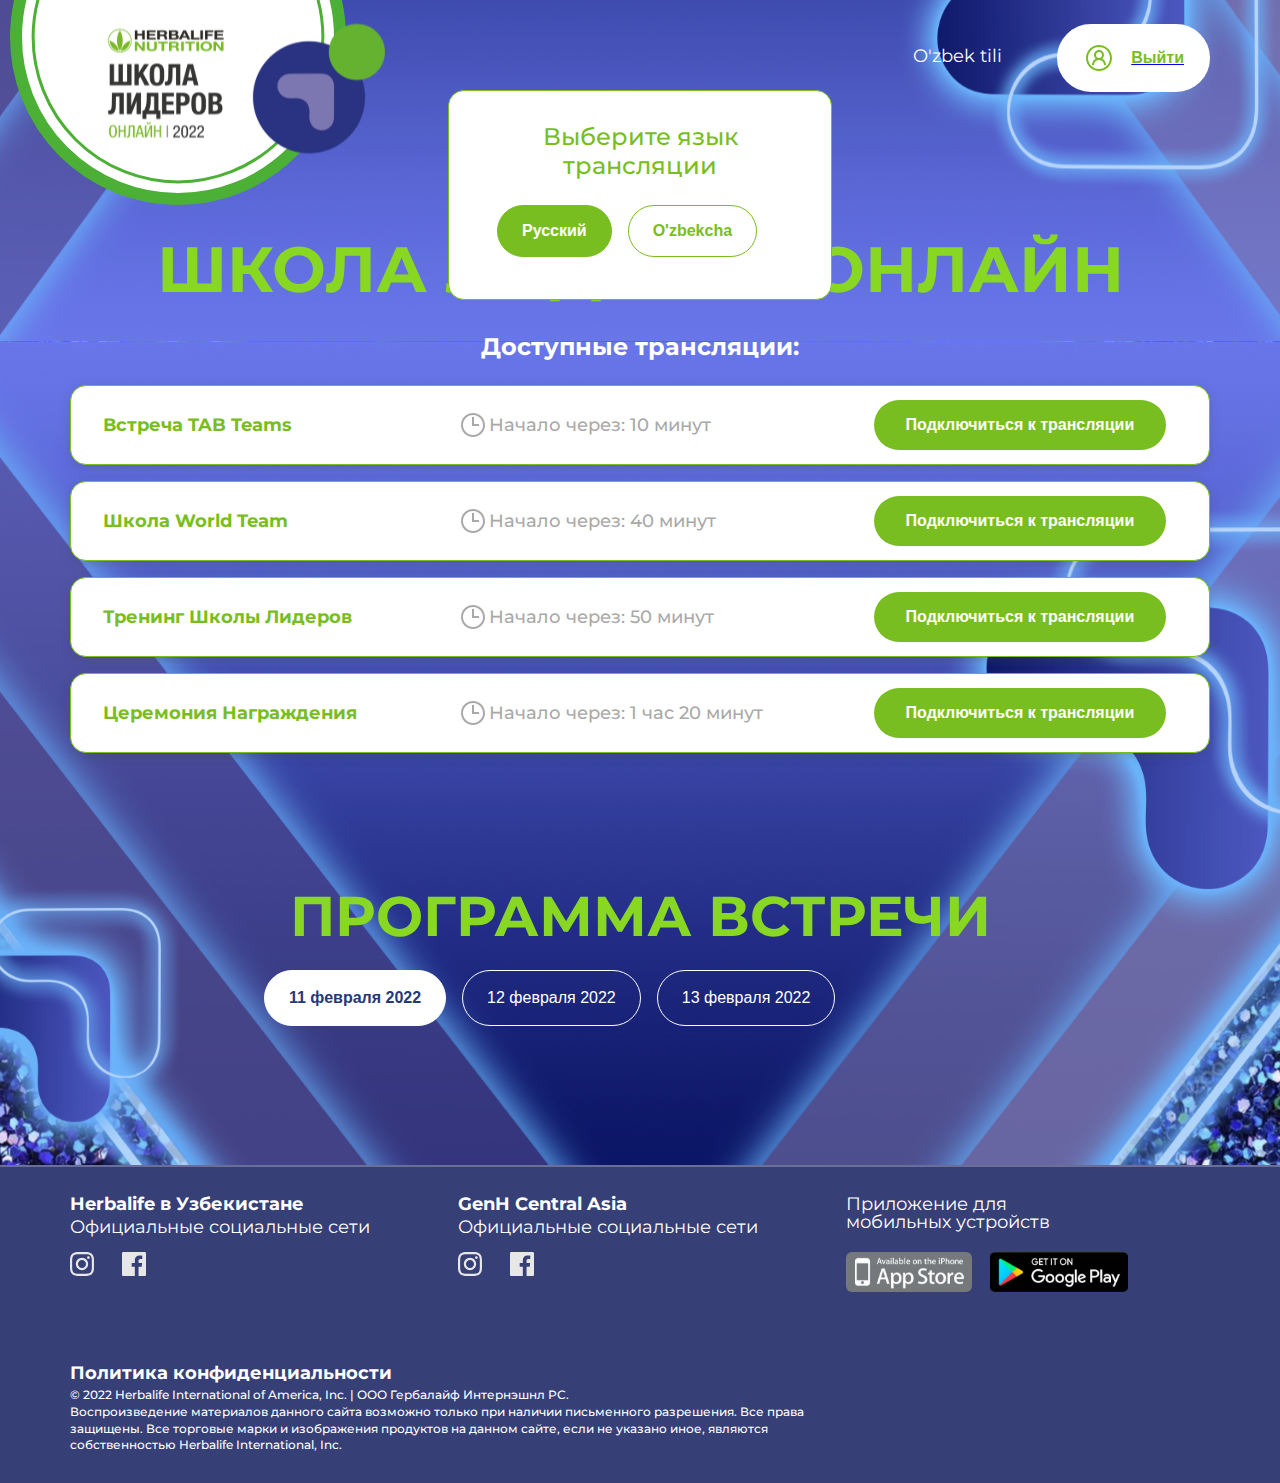
==== broadcast.html @ fb8a7185 "fix: js added" ====
<!doctype html>
<html lang="en">
<head>
    <meta charset="UTF-8">
    <meta name="viewport"
          content="width=device-width, user-scalable=no, initial-scale=1.0, maximum-scale=1.0, minimum-scale=1.0">
    <meta http-equiv="X-UA-Compatible" content="ie=edge">
    <title>Herbalife</title>
    <link rel="preconnect" href="https://fonts.googleapis.com">
		<link rel="preconnect" href="https://fonts.gstatic.com" crossorigin>
		<link href="https://fonts.googleapis.com/css2?family=Montserrat:wght@400;700&display=swap" rel="stylesheet">
		<link rel="stylesheet" href="src/css/bootstrap/bootstrap-grid.min.css">
    <link rel="stylesheet" href="src/css/style.css">
		<link rel="stylesheet" href="src/css/responsive.css">
		<link rel="icon" type="image/svg+xml" href="src/images/favicon64.svg" sizes="64x64">
		<link rel="icon" type="image/svg+xml" href="src/images/favicon32.svg" sizes="32x32">
		<link rel="icon" type="image/svg+xml" href="src/images/favicon16.svg" sizes="16x16">
</head>
<body>


<div class="main-page">
    <section class="header">
        <div class="container">
            <div class="row">
							<div class="col-12">
								<div class="header-wrap broadcast">
									<img class="logo" src="src/images/leaders_school_logo.svg" alt="logo">
									<div class="lang broadcast">
										<a href="#" class="h5">O'zbek tili</a>
									</div>
									<div class="header-button-box">
										<a href="index.html"><button class="button header-button h5"><img class="account" src="src/images/logout.svg" alt="account">Выйти</button></a>
									</div>
								</div>
							</div>
						</div>
          </div>
       </section>

    <section class="entry-part">
			<div class="container">
				<div class="row">
					<div class="offset-1 col-10 offset-sm-0 col-sm-12">
						<div class="advert broadcast">
							<h2 class="h2">ШКОЛА ЛИДЕРОВ ОНЛАЙН</h2>
							<h4 class="h4">Доступные трансляции:</h4>
						</div>

						<div class="open-broadcasts">
							<div class="broadcast-name">
								<h5 class="h5">Встреча TAB Teams</h5>
							</div>
							<div class="broadcast-time">
								<img src="src/images/clock.svg" alt="clock">
								<h5 class="h5">Начало через: 10 минут</h5>
							</div>
							<div class="broadcast-connect">
								<a href="live.html"><button class="button">Подключиться к трансляции</button></a>
							</div>
						</div>

						<div class="open-broadcasts">
							<div class="broadcast-name">
								<h5 class="h5">Школа World Team</h5>
							</div>
							<div class="broadcast-time">
								<img src="src/images/clock.svg" alt="clock">
								<h5 class="h5">Начало через: 40 минут</h5>
							</div>
							<div class="broadcast-connect">
								<a href="live.html"><button class="button">Подключиться к трансляции</button></a>
							</div>
						</div>

						<div class="open-broadcasts">
							<div class="broadcast-name">
								<h5 class="h5">Тренинг Школы Лидеров</h5>
							</div>
							<div class="broadcast-time">
								<img src="src/images/clock.svg" alt="clock">
								<h5 class="h5">Начало через: 50 минут</h5>
							</div>
							<div class="broadcast-connect">
								<a href="live.html"><button class="button">Подключиться к трансляции</button></a>
							</div>
						</div>

						<div class="open-broadcasts">
							<div class="broadcast-name">
								<h5 class="h5">Церемония Награждения</h5>
							</div>
							<div class="broadcast-time">
								<img src="src/images/clock.svg" alt="clock">
								<h5 class="h5">Начало через: 1 час 20 минут</h5>
							</div>
							<div class="broadcast-connect">
								<a href="live.html"><button class="button">Подключиться к трансляции</button></a>
							</div>
						</div>
					</div>
				</div>
			</div>

    </section>

    <section class="program broadcast">
			<div class="container">
				<div class="row">
					<div class="offset-1 col-10 offset-md-2 col-md-8">
						<h2 class="h2 header-green meeting-program">ПРОГРАММА ВСТРЕЧИ</h2>
						<div class="buttons">
							<button class="button button-date active">11 февраля 2022</button>
							<button class="button button-date">12 февраля 2022</button>
							<button class="button button-date">13 февраля 2022</button>
						</div>
						<table class="table-schedule">
							<tr>
								<td class="time h5">09:45<div class="time-point row-one"></div></td>
								<td class="event-first h5">Открытие трансляции</td>
								<td class="spokesman h5">Максим Никитин</td>
							</tr>
							<tr>
								<td class="time h5">11:00-13:00<div class="time-point row-two"></div></td>
								<td class="event h5">Встреча TAB Team</td>
								<td class="spokesman h5">Сара Паркер</td>
							</tr>
							<tr>
								<td class="time h5">13:00-14:00<div class="time-point row-three"></div></td>
								<td class="event h5">Перерыв</td>
								<td class="spokesman h5">–</td>
							</tr>
							<tr>
								<td class="time h5">13:30<div class="time-point row-four"></div></td>
								<td class="event h5">Открытие трансляции</td>
								<td class="spokesman h5">Стивен Джонсон</td>
							</tr>
							<tr>
								<td class="time h5">14:00-16:30<div class="time-point row-five"></div></td>
								<td class="event h5">Школа World Team</td>
								<td class="spokesman h5">Эмили Уайт</td>
							</tr>
						</table>


						</div>
					</div>
				</div>


    </section>

   
    <section class="footer">
			<div class="footer-box">
				<div class="container">
					<div class="row">
							<div class="col-4">
								<h5 class="h5">Herbalife в Узбекистане</h5>
								<p class="soc">Официальные социальные сети</p>
								<a href="#"><img class="instagram" src="src/images/inst.svg" alt="instagram"></a>
								<a href="#"><img class="facebook" src="src/images/fb.svg" alt="facebook"></a>
							</div>
							<div class="col-4">
								<h5 class="h5">GenH Central Asia</h5>
								<p class="soc">Официальные социальные сети</p>
								<a href="#"><img class="instagram" src="src/images/inst.svg" alt="instagram"></a>
								<a href="#"><img class="facebook" src="src/images/fb.svg" alt="facebook"></a>
							</div>
							<div class="col-4">
								<p class="mob-app">Приложение для <span class="next-row">мобильных устройств</span></p>
								<a href="#"><img class="appstore" src="src/images/appstore.svg" alt="appstore"></a>
								<a href="#"><img class="gplay" src="src/images/gplay.svg" alt="google play"></a>
							</div>
							<div class="col-8">
								<div class="privacy">
									<h5 class="h5">Политика конфиденциальности</h5>
									<p class="privacy-text">© 2022 Herbalife International of America, Inc. | ООО Гербалайф Интернэшнл РС.
										<span class="next-row">  Воспроизведение материалов данного сайта возможно только при наличии письменного разрешения. Все права</span> <span class="next-row"> защищены. 
										Все торговые марки и изображения продуктов на данном сайте, если не указано иное,
										являются</span> собственностью Herbalife International, Inc.</p>	
								</div>
							</div>
						</div>
					</div>
			</div>

    </section>



</div>

<div class="modalka">
	<div class="modalka-box">
		<h4 class="h4">Вы квалифицированы <span class="next-row">на школу лидеров!</span></h4>
		<button class="button">Закрыть</button>
	</div>
</div>

<div id="lang-choice" class="lang-choice" >
	<div class="lang-box">
		<h4 class="h4">Выберите язык трансляции</h4>
		<div class="lang-buttons">
			<button class="button button-lang active">Русский</button>
			<button class="button button-lang">O'zbekcha</button>
		</div>
	</div>
</div>


<div id="preloader">
	<img src="src/images/herbalife.svg" alt="herbalife">
</div>


<script src="src/js/jquery.min.js"></script> 
<script src="src/js/scripts.js"></script> 

</body>
</html>
---- src/css/style.css ----
:root {
	font-size: 18px;
	--video-width: 1320px;
	--lang-width: 384px;
}

* {
	margin: 0;
	padding: 0;
}

#preloader {
	display: flex;
	justify-content: center;
	align-items: center;
	position: fixed;
	top: 0;
	bottom: 0;
	left: 0;
	right: 0;
	background-color: #F7F7F7;
	z-index: 100;
}

#preloader img{
	transform: scale(0.4);
}


body {
	/* background-color: cadetblue; */
	font-family: 'Montserrat', sans-serif;
	font-weight: normal;
	background-image: url("../images/background.svg");
	background-size: 100%;
	background-repeat: repeat-y;
}


.h2 {
	font-size: 4rem;
	color: #FFFFFF
}

.h3 {
	font-size: 3rem;
	color: #87D723;
}

.h4 {
	font-size: 1.5rem;
	color: #87D723;
}

.h5 {
	font-size: 1.125rem;
}

.header-green {
	color: #87D723;
	text-align: center;
	font-weight: normal;
}

/* Modalka */

.modalka {
	margin-bottom: 20px;
	display: none;
}
.modalka-box {
	width: 384px;
	height: 210px;
	padding: 32px;
	box-sizing: border-box;
	background-color: #FFFFFF;
	border: 1px solid #78BE20;
	border-radius: 16px;
	
}

.modalka-box .h4, .modalka-box .next-row {
	font-weight: 500;
	line-height: 1.2;
	text-align: center;
	color: #78BE20;
}
 
.modalka-box .button {
	padding: 24px 130px;
	width: 320px;
	height: 64px;
	box-sizing: border-box;
	color: #A9A9A9;
	background-color: rgba(255, 255, 255, 0);
	border: 1px solid #A9A9A9;
	margin-top: 24px;
}

/* Language choice */
#lang-choice{
	display: block;
	position: fixed;
	top: 10%;
	width: var(--lang-width);
  left: calc(50% - var(--lang-width)/2);
	z-index: 5;
	
}

#lang-choice.active{
	display: block;
	opacity: 1;
}



.lang-box {
	height: 210px;
	padding: 32px;
	box-sizing: border-box;
	background-color: #FFFFFF;
	border: 1px solid #78BE20;
	border-radius: 16px;
	
}

.lang-box .h4, .lang-box .next-row {
	font-weight: 500;
	line-height: 1.2;
	text-align: center;
	color: #78BE20;
}

.lang-buttons {
	display: flex;
	width: 287px;
} 

.lang-box .button {
	margin-left: 16px;
	padding: 16px 24px;
	box-sizing: border-box;
	color: #78BE20;
	background-color: rgba(255, 255, 255, 1);
	border: 1px solid #78BE20;
	margin-top: 24px;
}

.lang-box .button.active {
	background-color: #78BE20;
	color: #FFFFFF;
}


/* Header */

.header {
  display: flex;
}

.header .logo {
	position: absolute;
	top: -131px;
  left: -60px;
}

.header .lang {
	box-sizing: border-box;
	text-align: right;
	padding-top: 33px;
	text-decoration: none;
	
}

.header-wrap {
	display: flex;
	justify-content: flex-end;
	position: relative;
	width: 100%;
	height: 285px;
}


.header .lang a:focus, .header .lang a:link, 
.header .lang a:visited, .header .lang a:active  {
	color: #FFFFFF;
	outline: none;
	text-decoration: none;
}

.header .lang a:hover {
	text-decoration: underline;
}

/* Entry part */


.next-row {
	display: block;
	color: #FFFFFF;
}

.location {
	display: flex;
}

.entry-box {
	background-color: #FFFFFF;
	width: 100%;
	height: 305px;
	padding: 45px 40px 32px 40px;
	border: 1px solid #78BE20;
	border-radius: 16px;
	box-sizing: border-box;
	box-shadow: 0px 3px 10px rgba(77, 77, 77, 0.25);
}



#id-line {
	background: #EEEEEE;
	opacity: 0.8;
	width: 100%;
	padding: 11px 53px 11px 32px;
	border: none;
	border-radius: 40px;
	box-sizing: border-box;
}

#id-line:focus {
	outline: none;	
}

.id-line {
	display: flex;
	flex-direction: column;
	justify-content: center;
}

.viewers-box {
	display: flex;
	align-items: center;
	justify-content: center;
	margin-top: 16px;
	height: 40px;
	width: 100%;
	text-align: center;
	margin-bottom: 32px;
}

.entry-box .button {
	width: 100%;
}

.viewers {
	width: 64px;
	margin-left: 8px;
	border: 1px solid #E0E0E0;
	box-sizing: border-box;
	border-radius: 6px;
	min-height: 40px;
	text-align: center;
}

.button {
	padding: 24px 130px;
	color: #FFFFFF;
	background: #78BE20;
	border-radius: 40px;
	font-weight: 700;
	text-align: center;
	border: none;
	font-size: 1.125rem;
	cursor: pointer;
	transition: opacity 0.25s ease;
}

.button:hover{
	opacity: 0.85;
}

.button:focus {
	outline: none;
}

.reg {
	margin-top: 16px;
	text-align: center;
	font-size: 14px;
	font-weight: 700;
}

/* Program */

.program{
	margin-top: 280px;
}

.meeting-program {
	font-weight: 700;
	padding-bottom: 20px;
	font-size: 3.5rem;
} 

.buttons {
	display: flex;
	margin-bottom: 39px;
}

.button-date {
	background-color: rgba(255, 255, 255, 0);
	font-weight: 500;
	margin-right: 16px;
	padding: 18px 24px;
	border: 1px solid #FFFFFF;
	box-sizing: border-box;
	white-space: nowrap;
}


.button-date.active, .button-date:hover {
	background-color: rgba(255, 255, 255, 1);
	font-weight: 600;
	color: #25387C;
	outline: none;
	transition: 0.25s ease all;
}


.table-wrap{
	min-height: 210px;
}

.table-schedule{
	display: none;
}

.table-schedule.active{
	display: block;
}


td {
	position: relative;
  border-bottom: 1px solid #DCDCDC;
	padding-bottom: 12px;
	padding-top: 12px;
}

.time {
	color: #FFFFFF;
	padding-right: 25px;
	width: fit-content;
	white-space: nowrap;
}

.event, .event-first {
	padding-left: 55px;
	padding-right: 242px;	
	border-left: 1px solid #DCDCDC;
	color: #FFFFFF;
	font-weight: 600;
	white-space: nowrap;
}

.event-first {
	border-left: none;
}

.spokesman {
	color: #FFFFFF;
	white-space: nowrap;
}

.time-point {
	position: absolute;
	right: -10.5px;
	bottom: -10px;
	width: 18px;
	height: 18px;
	background-color: #FFFFFF;
	border-radius: 40px;
	z-index: 1;
}



.time-point:active{
	outline: none;
}

/* Speaker */

.speakers{
	padding-top: 100px;
	padding-bottom: 147px;
	white-space: nowrap;
	min-width: fit-content;
}

.speaker-heading{
	font-weight: 700;
	margin-bottom: 32px;
}

.speaker-wrapper {
	text-align: center;
	position: relative;
	padding-bottom: 97px;
}


.speaker-name {
	position: absolute;
	bottom: 67px;
	left: 0;
	right: 0;
	padding: 16px 78px;
	max-width: 100%;
	background-color: #FFFFFF;
	border-radius: 20px;
	z-index: 2;
}

.speaker-name .h4 {
	padding-bottom: 4px;
	color: #25387C;
}

.speaker-name p {
	color: #78BE20;
	font-size: 1rem;
	padding-bottom: 5px;
}


/* Edu space */
.edu-space {
	text-align: center;
	margin-bottom: 146px;
}

.edu-space-heading {
	margin-bottom: 32px;
}
.edu-space .button {
	font-weight: 700;
	font-size: 1.5rem;
} 

/* Footer */
.footer {
	box-shadow: inset 0px 2px 0px rgba(255, 255, 255, 0.25);
	background-color: #373F77;
}

.footer-box {
	padding-top: 30px;
	padding-bottom: 29px;
}

.footer .h5 {
	color: #FFFFFF;
	font-weight: 700;
	margin-bottom: 5px;
	line-height: 1.125rem;
}

.footer .soc {
	color: #FFFFFF;
	font-size: 1.125rem;
	margin-bottom: 16px;
	line-height: 1.125rem;
}

.facebook {
	margin-left: 24px;
}

.footer .mob-app {
	color: #FFFFFF;
	font-size: 1.125rem;
	margin-bottom: 21px;
	line-height: 1.125rem;
}

.gplay {
	margin-left: 14px;
}
.privacy {
	margin-top: 68px;
}

.privacy-text {
	color: #FFFFFF;
	font-weight: 500;
	font-size: 0.75rem;
	line-height: 1.4;
}


/* BROADCAST PAGE */
/* Header */

.header-wrap.broadcast {
	height: 230px;
}

.lang.broadcast {
	padding-top: 45px;
}

.header-button-box {
	box-sizing: border-box;
	padding-top: 24px;
	text-decoration: none;
}

.header-button {
	display: flex;
	align-items: center;
	margin-left: 55px;
	color: #78BE20;
	font-weight: 700;
	font-size: 1rem;
	padding: 16px 24px;
	border-radius: 60px;
	border: 2px solid #FFFFFF;
	background-color: #FFFFFF;
}

img.account {
	margin-right: 16px;
}

/* Entry part */
.advert.broadcast {
	margin-bottom: 24px;
}

.advert.broadcast .h2 {
	text-align: center;
	color: #87D723;
}

.advert.broadcast .h4 {
	text-align: center;
	color: #FFFFFF;
	margin-top: 24px;
}

.open-broadcasts {
	display: flex;
	align-items: center;
	/* justify-content: space-between; */
	background: #FFFFFF;
	border: 1px solid #78BE20;
	box-sizing: border-box;
	box-shadow: 0px 3px 10px rgba(77, 77, 77, 0.25);
	border-radius: 16px;
	width: 100%;
	height: 80px;
	padding: 24px 32px;
	margin-bottom: 16px;
}

.broadcast-name, .broadcast-time, .broadcast-connect {
	width: 33%;
}

.broadcast-name {
	text-align-last: left;
}
.broadcast-connect {
	text-align: right;
}

.broadcast-time {
	display: flex;
	justify-content: start;
	align-items: center;
}

.broadcast-name .h5 {
	color: #78BE20;
}
.broadcast-time .h5 {
	color: #A9A9A9;
	font-weight: 500;
}

.broadcast-connect .button {
	padding: 16px 32px;
}

/* Program */

.program.broadcast {
	margin-top: 113px;
	margin-bottom: 100px;
}


/* LIVE PAGE */
/* Live */

.live-stream {
	display: flex;
	flex-direction: column;
	justify-content: center;
	align-items: center;
}

.live-stream .h5 {
	color: #F7F7F7;
	text-decoration: underline;
	margin-bottom: 24px;
}

.videostream {
	width: var(--video-width);
	height: calc((var(--video-width))/1.91);
}
---- src/css/responsive.css ----
/* ==========  Desktop First  ========== */
/* Extra Large Devices, Extra Wide Screens */
@media only screen and (max-width : 1440px){
	:root {
		font-size: 16px;
		
	}
			
	#preloader img{
		transform: scale(0.2);
	}
	
	body {
		background-color: cadetblue;
		font-family: 'Montserrat', sans-serif;
		font-weight: normal;
		/* background-image: url("../images/background.svg"); */
	}
	
		
	

	
	
	/* Header */
	

	.header-wrap {
		height: 285px;
	}
	
	/* Entry part */
	
	.button {
		font-size: 1rem;
	}
		
	.reg {
		font-size: 12px;
	}
	
	/* Program */
	
	.time {
		padding-right: 28px;
	}

	.event, .event-first {
		padding-left: 60px;
		padding-right: 286px;
	}

	
	.row-one{
		bottom: 189px;
	}
	.row-two{
		bottom: 141px;
	}
	.row-three{
		bottom: 93px;
	}
	.row-four{
		bottom: 44px;
	}
	.row-five{
		bottom: -5px;
	}
}
/**/

@media only screen and (max-width : 1400px){
	:root {
		--video-width: 	1140px;
	}


	.time{
		padding-right: 33px;
	}
	

	.event, .event-first {
		padding-left: 47px;
		padding-right: 183px;
	}

	.row-one{
		bottom: 190px;
	}
	.row-two{
		bottom: 141px;
	}
	.row-three{
		bottom: 92px;
	}
	.row-four{
		bottom: 43px;
	}
	.row-five{
		bottom: -6px;
	}
}

/* Large Devices, Wide Screens */
@media only screen and (max-width : 1200px) {
	:root {
		font-size: 13px;
		--video-width: 960px;
	}

	
	.header .logo {
		transform: scale(0.9);
	}

	/* Entry part */
	.entry-box {
		height: 245px;
		padding: 25px 40px 20px 40px;
	}	

	.viewers-box {
		margin-bottom: 22px;
	}
	
	.viewers-box .h5 {
		font-size: 1rem;
	}

	.button {
		padding: 18px 52px;
	} 

	.button-date {
		padding: 18px 24px;
	}


	/* Program */
	.program{
		margin-top: 180px;
	}

	.buttons {
		margin-bottom: 28px;
	}

 	.time {
		 padding-right: 24px;
	 }



	.event, .event-first {
		padding-left: 64px;
		padding-right: 145px;
	}
	.row-one{
		bottom: 174px;
	}
	.row-two{
		bottom: 130px;
	}
	.row-three{
		bottom: 84px;
	}
	.row-four{
		bottom: 39px;
	}
	.row-five{
		bottom: -5px;
	}


	.header-button-box .button{
		padding: 16px 24px;
	}

	.header-button{
		margin-left: 35px;
	}
}

	/**/


/* Medium Devices, Desktops */
@media only screen and (max-width : 992px) {
	:root {
		font-size: 10px;
		--video-width: 	720px;
	}

	.header .logo {
		transform: scale(0.8);
	}
	.header-wrap {
		height: 205px;
	}
	
	.entry-box{
		height: 205px;
		padding: 18px 20px 20px 20px;
	}

	.viewers-box {
		margin-top: 10px;
		margin-bottom: 8px;
	}

	.reg {
		font-size: 8px;
	} 

	.button-date {
		margin-right: 10px;
		padding: 14px 16px;
	}

	.time {
    padding-right: 18px;
	}

	

	.event, .event-first {
    padding-left: 36px;
    padding-right: 112px;
	}

	.row-one {
    bottom: 158px;
	}

	.row-two {
    bottom: 117px;
	}

	.row-three {
    bottom: 76px;
	}

	.row-four {
    bottom: 36px;
	}

	.header-button-box .button{
		padding: 8px 18px;
	}
}	
	/**/
	
		 

/* Small Devices, Tablets */
@media only screen and (max-width : 768px) {
	:root {
		--video-width: 540px;
	}
	.header .logo {
		transform: scale(0.7);
	}

	.entry-box{
		margin-top: 30px;
	}

	.time-point {
		width: 15px;
		height: 15px;
		right: -9px;
    bottom: -8px;
	}

	.event, .event-first {
    padding-right: 83px;
	}


	.open-broadcasts{
		padding: 10px 18px;
	}

	.broadcast-name {
		width: 25%;
	}

	.broadcast-time {
		width: 42%;
	}

	.broadcast-connect {
		width: 33%;
	} 

	.broadcast-connect .button {
		padding: 15px 11px;
	}
}
	/**/
	

/* Extra Small Devices, Phones */
@media only screen and (max-width : 576px) {

	:root {
		font-size: 9px;
		--video-width: 280px;
	}

	.header .logo {
    transform: scale(0.6);
	}
	
	.table-wrap{
		overflow-x: auto;
		/* overflow-y: hidden; */
	}

	.buttons{
		overflow-x: auto;
		/* overflow-y: hidden; */
		width: fit-content;
		margin: auto;
	}
	
	.button-date {
		margin-bottom: 10px;
		padding: 6px 7px;
	}


	.header-wrap.broadcast {
    flex-direction: column;
    justify-content: flex-start;
    align-items: flex-end;
		height: 210px;
		text-align: center;
	}

	.lang.broadcast {
    padding-top: 26px;
		padding-right: 8px;
	}

	.header-button-box {
		padding-top: 10px;
	}
	.header-button-box .button {
		padding: 8px 18px;
	}

	.header-button {
		flex-direction: column;
	}

	
	img.account {
		margin-right: 0;
	}

	.broadcast-name .h5 {
		font-size: 8px;
	}

	.broadcast-time .h5, .broadcast-connect .h5{
		font-size: 9px;
	}

}

	/**/
	
/* Custom, 	 */
@media only screen and (max-width : 320px) {
	 
}
	/**/
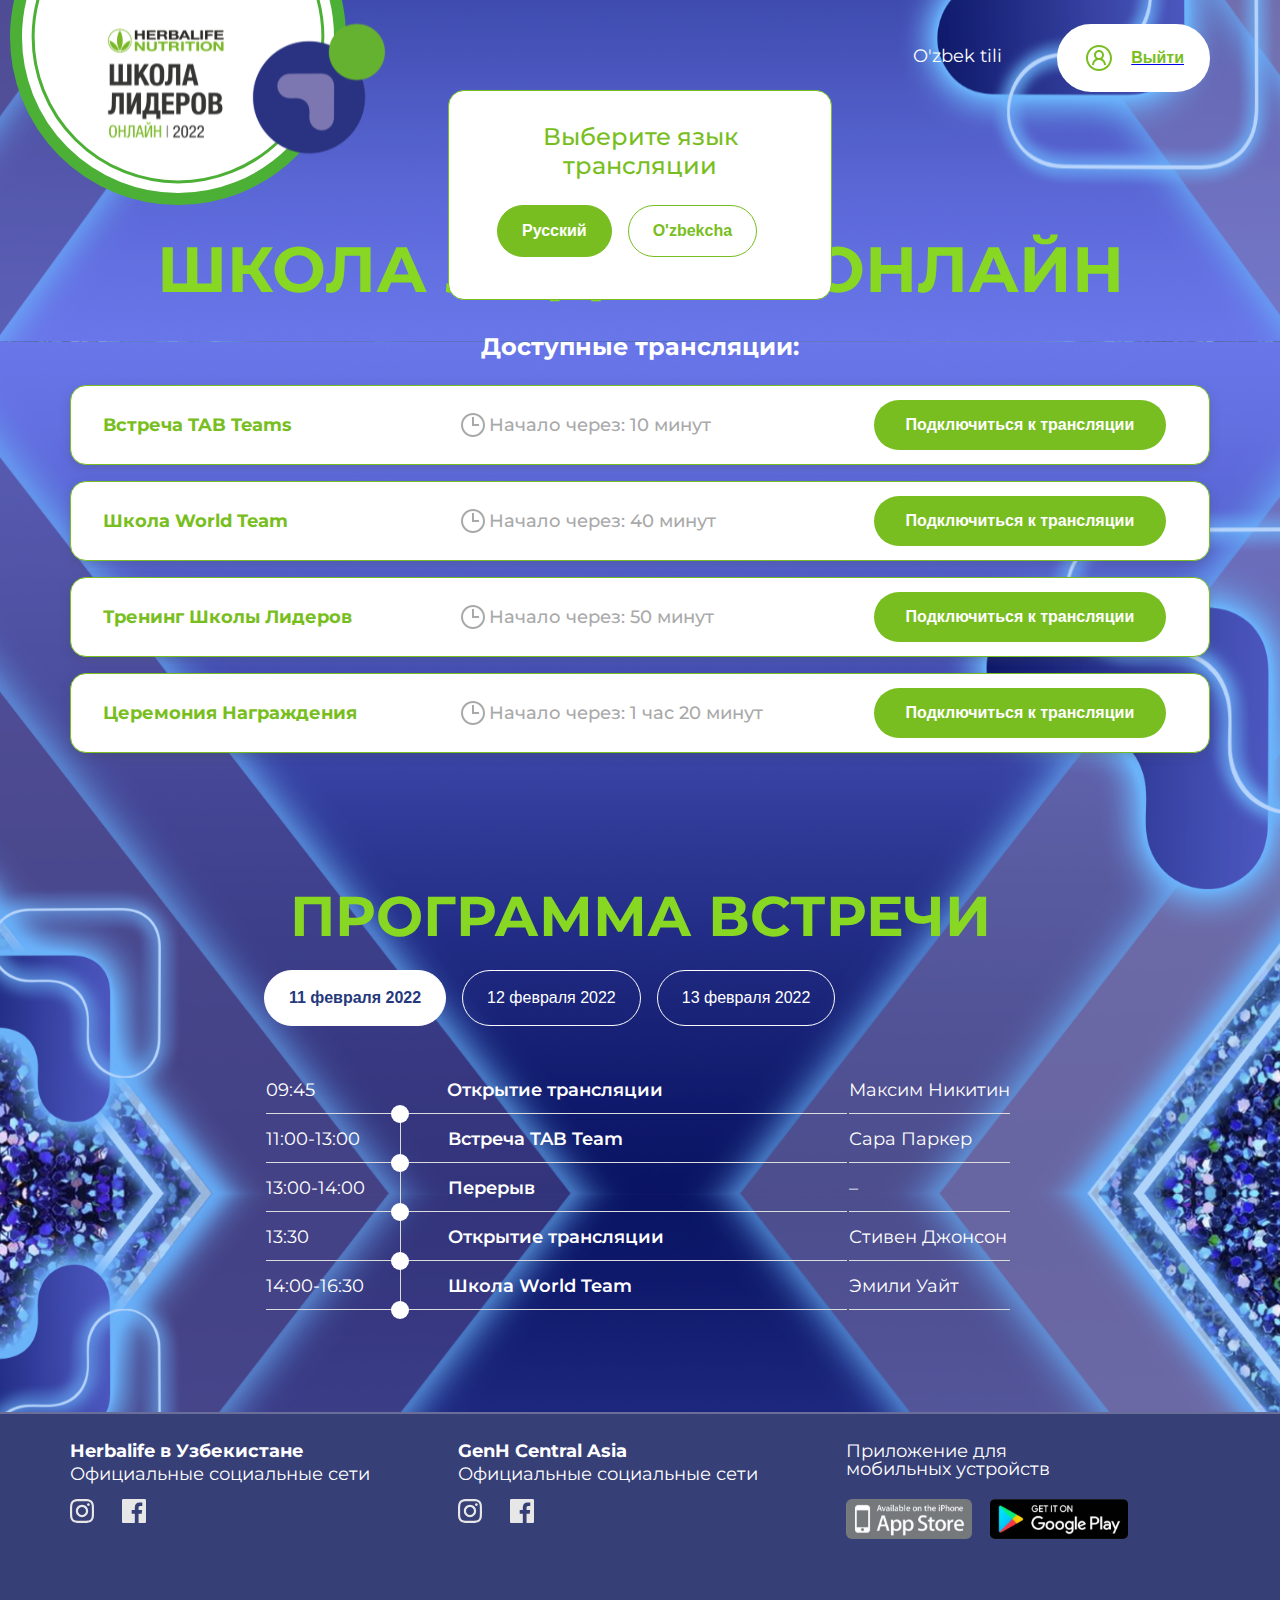
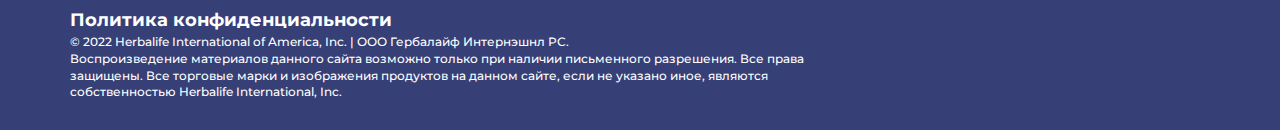
==== commit 997f6ffc: "feat: tables duplicated" ====
--- a/broadcast.html
+++ b/broadcast.html
@@ -110,42 +110,59 @@
 					<div class="offset-1 col-10 offset-md-2 col-md-8">
 						<h2 class="h2 header-green meeting-program">ПРОГРАММА ВСТРЕЧИ</h2>
 						<div class="buttons">
-							<button class="button button-date active">11 февраля 2022</button>
-							<button class="button button-date">12 февраля 2022</button>
-							<button class="button button-date">13 февраля 2022</button>
-						</div>
-						<table class="table-schedule">
-							<tr>
-								<td class="time h5">09:45<div class="time-point row-one"></div></td>
-								<td class="event-first h5">Открытие трансляции</td>
-								<td class="spokesman h5">Максим Никитин</td>
-							</tr>
-							<tr>
-								<td class="time h5">11:00-13:00<div class="time-point row-two"></div></td>
-								<td class="event h5">Встреча TAB Team</td>
-								<td class="spokesman h5">Сара Паркер</td>
-							</tr>
-							<tr>
-								<td class="time h5">13:00-14:00<div class="time-point row-three"></div></td>
-								<td class="event h5">Перерыв</td>
-								<td class="spokesman h5">–</td>
-							</tr>
-							<tr>
-								<td class="time h5">13:30<div class="time-point row-four"></div></td>
-								<td class="event h5">Открытие трансляции</td>
-								<td class="spokesman h5">Стивен Джонсон</td>
-							</tr>
-							<tr>
-								<td class="time h5">14:00-16:30<div class="time-point row-five"></div></td>
-								<td class="event h5">Школа World Team</td>
-								<td class="spokesman h5">Эмили Уайт</td>
-							</tr>
-						</table>
-
+							<button data-table="table-date-11" class="button button-date active">11 февраля 2022</button>
+							<button data-table="table-date-12" class="button button-date">12 февраля 2022</button>
+							<button data-table="table-date-13" class="button button-date">13 февраля 2022</button>
+						</div>
+						<div class="table-wrap">
+							<table id="table-date-11" class="table-schedule active">
+								<tr>
+									<td class="time h5">09:45<div class="time-point"></div></td>
+									<td class="event-first h5">Открытие трансляции</td>
+									<td class="spokesman h5">Максим Никитин</td>
+								</tr>
+								<tr>
+									<td class="time h5">11:00-13:00<div class="time-point"></div></td>
+									<td class="event h5">Встреча TAB Team</td>
+									<td class="spokesman h5">Сара Паркер</td>
+								</tr>
+								<tr>
+									<td class="time h5">13:00-14:00<div class="time-point"></div></td>
+									<td class="event h5">Перерыв</td>
+									<td class="spokesman h5">–</td>
+								</tr>
+								<tr>
+									<td class="time h5">13:30<div class="time-point"></div></td>
+									<td class="event h5">Открытие трансляции</td>
+									<td class="spokesman h5">Стивен Джонсон</td>
+								</tr>
+								<tr>
+									<td class="time h5">14:00-16:30<div class="time-point"></div></td>
+									<td class="event h5">Школа World Team</td>
+									<td class="spokesman h5">Эмили Уайт</td>
+								</tr>
+							</table>
+
+							<table id="table-date-12" class="table-schedule">
+								<tr>
+									<td class="time h5">09:45<div class="time-point"></div></td>
+									<td class="event-first h5">Открытие трансляции</td>
+									<td class="spokesman h5">Максим Никитин</td>
+								</tr>
+							</table>
+					
+							<table id="table-date-13" class="table-schedule">
+								<tr>
+									<td class="time h5">09:45<div class="time-point"></div></td>
+									<td class="event-first h5">Открытие трансляции</td>
+									<td class="spokesman h5">Максим Никитин</td>
+								</tr>
+							</table>
 
 						</div>
 					</div>
 				</div>
+			</div>
 
 
     </section>
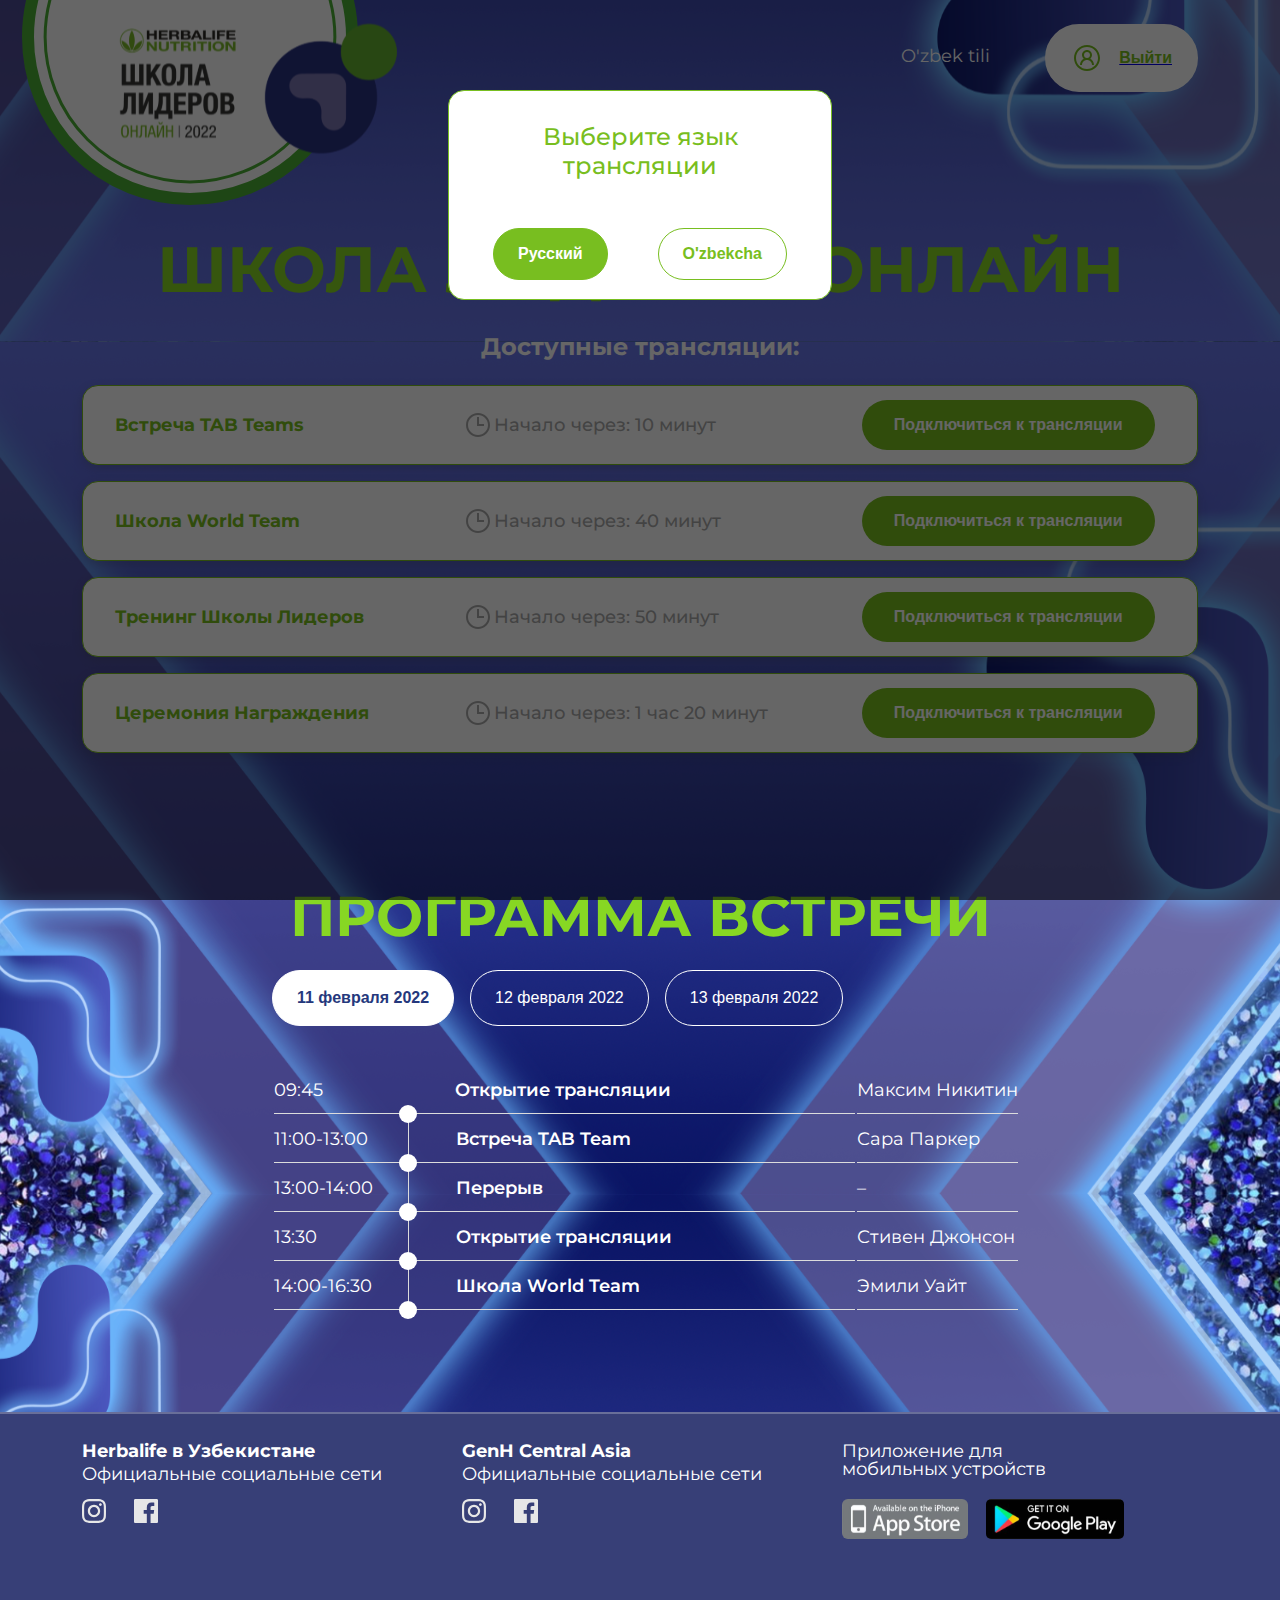
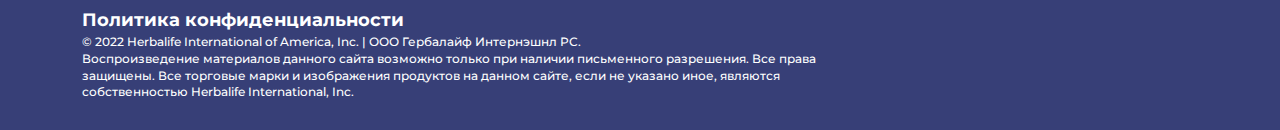
==== commit 538d0cef: "fix: Modal responsive" ====
--- a/broadcast.html
+++ b/broadcast.html
@@ -18,6 +18,24 @@
 </head>
 <body>
 
+	<div class="backdrop"></div>
+	<div id="modalka" class="modalka">
+		<div class="modalka-box">
+			<h4 class="h4">Вы квалифицированы <span class="next-row">на школу лидеров!</span></h4>
+			<button id="qualify-button" class="button">Закрыть</button>
+		</div>
+	</div>
+	
+	<div id="lang-choice" class="lang-choice" >
+		<div class="lang-box">
+			<h4 class="h4">Выберите язык трансляции</h4>
+			<div class="lang-buttons">
+				<button class="button button-lang active">Русский</button>
+				<button class="button button-lang">O'zbekcha</button>
+			</div>
+		</div>
+	</div>
+	
 
 <div class="main-page">
     <section class="header">
@@ -208,22 +226,6 @@
 
 </div>
 
-<div class="modalka">
-	<div class="modalka-box">
-		<h4 class="h4">Вы квалифицированы <span class="next-row">на школу лидеров!</span></h4>
-		<button class="button">Закрыть</button>
-	</div>
-</div>
-
-<div id="lang-choice" class="lang-choice" >
-	<div class="lang-box">
-		<h4 class="h4">Выберите язык трансляции</h4>
-		<div class="lang-buttons">
-			<button class="button button-lang active">Русский</button>
-			<button class="button button-lang">O'zbekcha</button>
-		</div>
-	</div>
-</div>
 
 
 <div id="preloader">
--- a/src/css/style.css
+++ b/src/css/style.css
@@ -28,14 +28,19 @@
 	transform: scale(0.4);
 }
 
+*{
+	box-sizing: border-box;
+	/* border:1px solid red; box-sizing:border-box; */
+}
 
 body {
 	/* background-color: cadetblue; */
 	font-family: 'Montserrat', sans-serif;
 	font-weight: normal;
-	background-image: url("../images/background.svg");
+	background-image: url("../images/background1.svg");
 	background-size: 100%;
 	background-repeat: repeat-y;
+	
 }
 
 
@@ -66,12 +71,9 @@
 
 /* Modalka */
 
-.modalka {
-	margin-bottom: 20px;
-	display: none;
-}
+
 .modalka-box {
-	width: 384px;
+	width: 100%;
 	height: 210px;
 	padding: 32px;
 	box-sizing: border-box;
@@ -89,9 +91,8 @@
 }
  
 .modalka-box .button {
-	padding: 24px 130px;
-	width: 320px;
-	height: 64px;
+	padding: 24px 30px;
+	width: 100%;
 	box-sizing: border-box;
 	color: #A9A9A9;
 	background-color: rgba(255, 255, 255, 0);
@@ -100,7 +101,7 @@
 }
 
 /* Language choice */
-#lang-choice{
+#lang-choice, .modalka {
 	display: block;
 	position: fixed;
 	top: 10%;
@@ -110,6 +111,10 @@
 	
 }
 
+.modalka {
+	display: none;
+}
+
 #lang-choice.active{
 	display: block;
 	opacity: 1;
@@ -136,17 +141,20 @@
 
 .lang-buttons {
 	display: flex;
-	width: 287px;
+	justify-content: space-around;
+	width: 100%;
+	position: absolute;
+	bottom: 20px;
+	padding: 0 20px;
+	left: 0;
 } 
 
 .lang-box .button {
-	margin-left: 16px;
 	padding: 16px 24px;
 	box-sizing: border-box;
 	color: #78BE20;
 	background-color: rgba(255, 255, 255, 1);
 	border: 1px solid #78BE20;
-	margin-top: 24px;
 }
 
 .lang-box .button.active {
@@ -419,6 +427,7 @@
 	left: 0;
 	right: 0;
 	padding: 16px 78px;
+	min-width: 70%;
 	max-width: 100%;
 	background-color: #FFFFFF;
 	border-radius: 20px;
@@ -622,5 +631,17 @@
 
 .videostream {
 	width: var(--video-width);
-	height: calc((var(--video-width))/1.91);
+	height: calc((var(--video-width))/1.91); 
+}
+
+.backdrop {
+	position: fixed;
+	background: rgba(0, 0, 0, .6);
+	width:100vw;
+	height: 100vh;
+	z-index: 2;
+	left: 0;
+	right:0;
+	top:0;
+	bottom: 0;
 }--- a/src/css/responsive.css
+++ b/src/css/responsive.css
@@ -16,15 +16,9 @@
 		font-weight: normal;
 		/* background-image: url("../images/background.svg"); */
 	}
-	
-		
-	
-
-	
-	
+
 	/* Header */
 	
-
 	.header-wrap {
 		height: 285px;
 	}
@@ -85,21 +79,10 @@
 		padding-right: 183px;
 	}
 
-	.row-one{
-		bottom: 190px;
-	}
-	.row-two{
-		bottom: 141px;
-	}
-	.row-three{
-		bottom: 92px;
-	}
-	.row-four{
-		bottom: 43px;
-	}
-	.row-five{
-		bottom: -6px;
-	}
+	.modalka .button {
+		font-size: 1.25rem;
+	}
+	
 }
 
 /* Large Devices, Wide Screens */
@@ -156,22 +139,6 @@
 		padding-left: 64px;
 		padding-right: 145px;
 	}
-	.row-one{
-		bottom: 174px;
-	}
-	.row-two{
-		bottom: 130px;
-	}
-	.row-three{
-		bottom: 84px;
-	}
-	.row-four{
-		bottom: 39px;
-	}
-	.row-five{
-		bottom: -5px;
-	}
-
 
 	.header-button-box .button{
 		padding: 16px 24px;
@@ -180,6 +147,25 @@
 	.header-button{
 		margin-left: 35px;
 	}
+
+	.lang-box .h4 {
+		font-size: 2rem;
+	}
+
+	.lang-buttons{
+		padding: 0 30px;
+		bottom: 30px
+	}
+
+	.lang-box .button {
+		font-size: 1.5rem;
+	}
+
+	.modalka .button {
+		padding: 16px 20px;
+		margin-top: 40px;
+	}
+
 }
 
 	/**/
@@ -204,11 +190,16 @@
 		padding: 18px 20px 20px 20px;
 	}
 
+
 	.viewers-box {
 		margin-top: 10px;
 		margin-bottom: 8px;
 	}
 
+	.viewers {
+    width: 51px;
+		min-height: 34px;
+	}
 	.reg {
 		font-size: 8px;
 	} 
@@ -229,25 +220,35 @@
     padding-right: 112px;
 	}
 
-	.row-one {
-    bottom: 158px;
-	}
-
-	.row-two {
-    bottom: 117px;
-	}
-
-	.row-three {
-    bottom: 76px;
-	}
-
-	.row-four {
-    bottom: 36px;
+	.facebook {
+    margin-left: 10px;
+	}	
+
+	.app-box {
+		display: flex;
+		flex-direction: column;
+		align-items: center;
+	}
+
+	.gplay{
+		margin-left: 0;
+		margin-top: 10px;
+	}
+
+	.privacy {
+    margin-top: 16px;
 	}
 
 	.header-button-box .button{
 		padding: 8px 18px;
 	}
+
+	.modalka-box .h4 {
+		font-size: 2rem;
+	}
+
+
+
 }	
 	/**/
 	
@@ -264,6 +265,11 @@
 
 	.entry-box{
 		margin-top: 30px;
+	}
+
+	.viewers {
+    width: 43px;
+    min-height: 29px;
 	}
 
 	.time-point {
@@ -277,6 +283,10 @@
     padding-right: 83px;
 	}
 
+	.speaker-name{
+		max-width: 140px;
+		margin: auto;
+	}
 
 	.open-broadcasts{
 		padding: 10px 18px;
@@ -306,22 +316,25 @@
 
 	:root {
 		font-size: 9px;
-		--video-width: 280px;
+		--video-width: 85%;
 	}
 
 	.header .logo {
     transform: scale(0.6);
 	}
+
+	.entry-box {
+		max-width: 415px;
+	}
+
 	
 	.table-wrap{
 		overflow-x: auto;
-		/* overflow-y: hidden; */
 	}
 
 	.buttons{
 		overflow-x: auto;
-		/* overflow-y: hidden; */
-		width: fit-content;
+		width: 100%;
 		margin: auto;
 	}
 	
@@ -330,6 +343,25 @@
 		padding: 6px 7px;
 	}
 
+
+	.speaker-name {
+		padding: 16px 33px;
+	}
+
+	.edu-space-heading .h2 {
+		font-size: 3rem;	
+	}
+
+
+
+	.app-box {
+		align-items: flex-start;
+		margin-top: 32px;
+	}
+
+	.footer .mob-app {
+		margin-bottom: 10px;
+	}
 
 	.header-wrap.broadcast {
     flex-direction: column;
@@ -368,6 +400,20 @@
 		font-size: 9px;
 	}
 
+	.live-stream{
+		height: 280px;
+	}
+
+	.videostream {
+		width:  var(--video-width);
+		height: 200px;
+	}
+
+	#lang-choice, .modalka {
+		width: 300px;
+		left: calc(50% - 300px / 2);
+	}
+
 }
 
 	/**/
